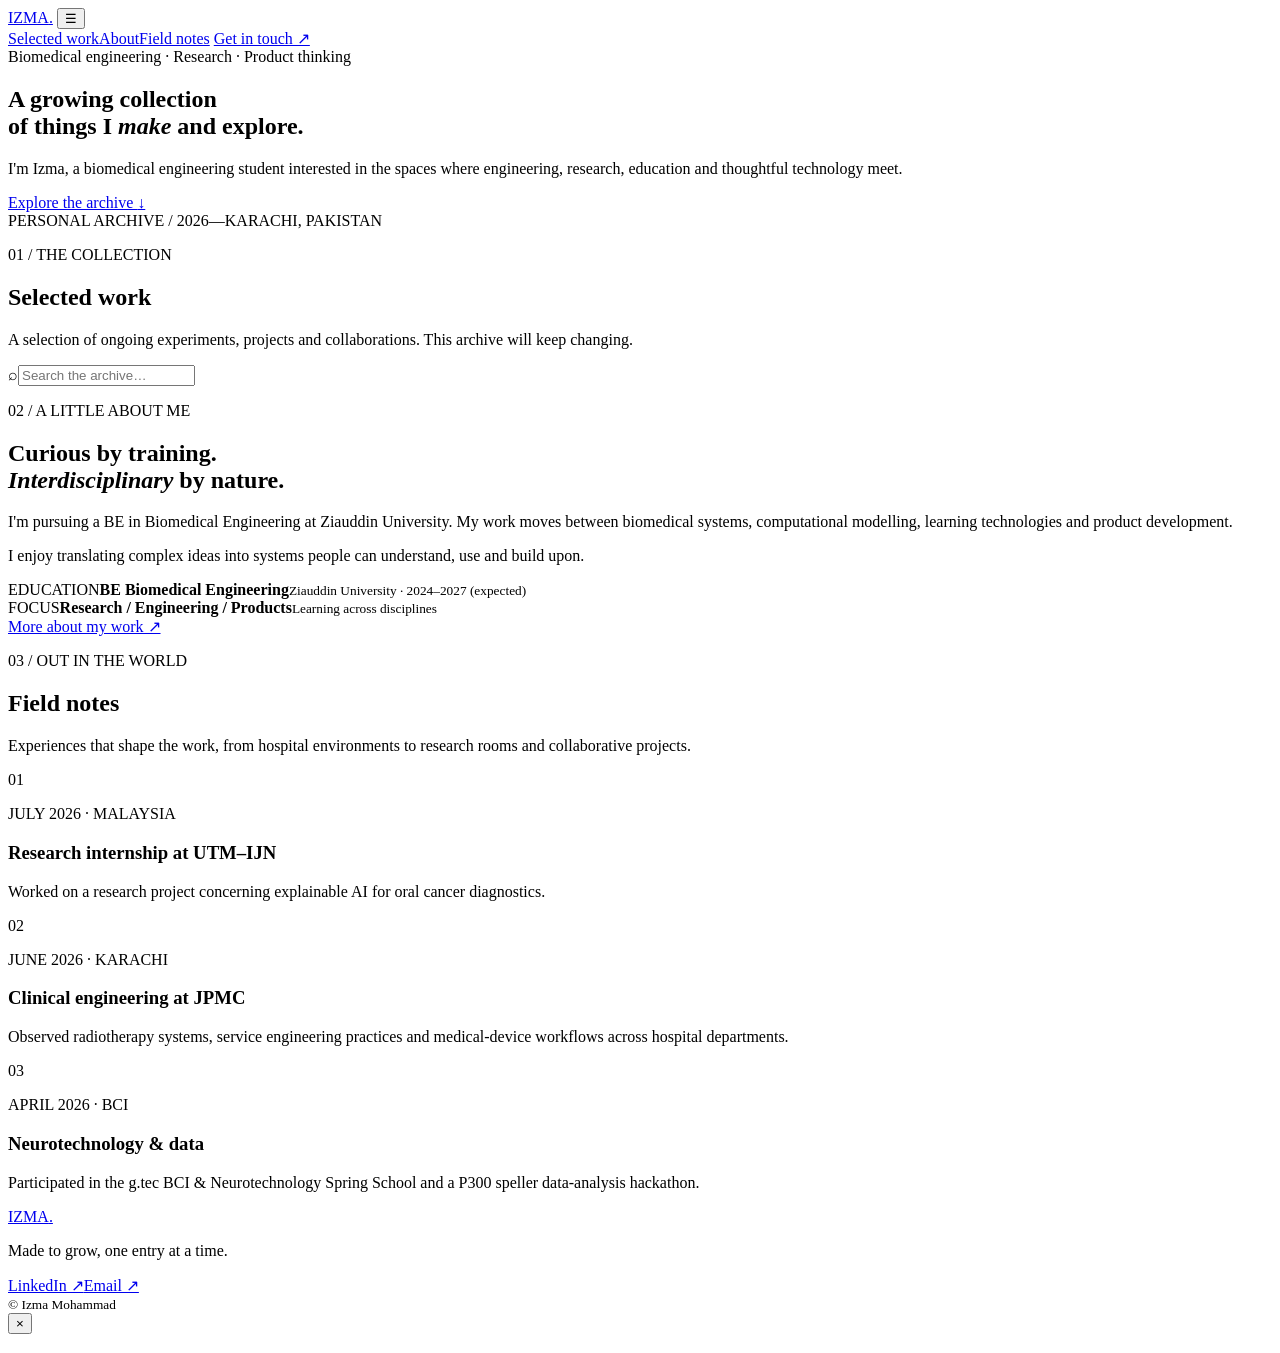
==== index.html @ ea114c12 "Add files via upload" ====
<!DOCTYPE html>
<html lang="en">
<head>
  <meta charset="UTF-8"><meta name="viewport" content="width=device-width, initial-scale=1">
  <meta name="description" content="Izma Mohammad's personal archive of engineering, research, ventures and creative work.">
  <title>Izma Mohammad — Personal Archive</title>
  <link rel="icon" href="assets/icons/favicon.svg" type="image/svg+xml">
  <link rel="stylesheet" href="css/style.css">
  <link rel="stylesheet" href="css/responsive.css">
</head>
<body>
<header class="site-header">
  <a class="wordmark" href="#home" aria-label="Izma Mohammad home">IZMA<span>.</span></a>
  <button class="menu-toggle" id="menuToggle" aria-label="Toggle navigation" aria-expanded="false">☰</button>
  <nav id="mainNav" aria-label="Main navigation">
    <a href="#work">Selected work</a><a href="#about">About</a><a href="#notes">Field notes</a>
    <a class="nav-contact" href="mailto:izmamohammad05@gmail.com">Get in touch ↗</a>
  </nav>
</header>
<main id="home">
  <section class="hero wrap">
    <div class="eyebrow"><span class="dot"></span> Biomedical engineering · Research · Product thinking</div>
    <h1>A growing collection<br>of things I <em>make</em> and explore.</h1>
    <div class="hero-bottom">
      <p class="intro">I'm Izma, a biomedical engineering student interested in the spaces where engineering, research, education and thoughtful technology meet.</p>
      <a class="text-link" href="#work">Explore the archive <span>↓</span></a>
    </div>
    <div class="hero-rule"><span>PERSONAL ARCHIVE / 2026—</span><span>KARACHI, PAKISTAN</span></div>
  </section>

  <section class="section wrap" id="work">
    <div class="section-heading"><div><p class="eyebrow">01 / THE COLLECTION</p><h2>Selected work</h2></div><p class="section-note">A selection of ongoing experiments, projects and collaborations. This archive will keep changing.</p></div>
    <div class="toolbar">
      <label class="search-box"><span aria-hidden="true">⌕</span><input id="searchInput" type="search" placeholder="Search the archive…" aria-label="Search projects"></label>
      <div class="filters" id="filters" aria-label="Filter projects"></div>
    </div>
    <div class="editorial-grid" id="projectGrid" aria-live="polite"></div>
    <p class="empty-state" id="emptyState" hidden>No entries match that search. Try another term.</p>
  </section>

  <section class="about-band" id="about"><div class="wrap about-layout">
    <div><p class="eyebrow">02 / A LITTLE ABOUT ME</p><h2>Curious by training.<br><em>Interdisciplinary</em> by nature.</h2></div>
    <div class="about-copy"><p>I'm pursuing a BE in Biomedical Engineering at Ziauddin University. My work moves between biomedical systems, computational modelling, learning technologies and product development.</p>
      <p>I enjoy translating complex ideas into systems people can understand, use and build upon.</p>
      <div class="facts"><div><span>EDUCATION</span><strong>BE Biomedical Engineering</strong><small>Ziauddin University · 2024–2027 (expected)</small></div><div><span>FOCUS</span><strong>Research / Engineering / Products</strong><small>Learning across disciplines</small></div></div>
      <a class="text-link" href="about.html">More about my work ↗</a>
    </div>
  </div></section>

  <section class="section wrap notes-section" id="notes">
    <div class="section-heading"><div><p class="eyebrow">03 / OUT IN THE WORLD</p><h2>Field notes</h2></div><p class="section-note">Experiences that shape the work, from hospital environments to research rooms and collaborative projects.</p></div>
    <div class="notes-grid">
      <article class="note-card"><span class="note-number">01</span><div><p class="eyebrow">JULY 2026 · MALAYSIA</p><h3>Research internship at UTM–IJN</h3><p>Worked on a research project concerning explainable AI for oral cancer diagnostics.</p></div></article>
      <article class="note-card"><span class="note-number">02</span><div><p class="eyebrow">JUNE 2026 · KARACHI</p><h3>Clinical engineering at JPMC</h3><p>Observed radiotherapy systems, service engineering practices and medical-device workflows across hospital departments.</p></div></article>
      <article class="note-card"><span class="note-number">03</span><div><p class="eyebrow">APRIL 2026 · BCI</p><h3>Neurotechnology & data</h3><p>Participated in the g.tec BCI & Neurotechnology Spring School and a P300 speller data-analysis hackathon.</p></div></article>
    </div>
  </section>
</main>
<footer class="site-footer wrap"><a class="wordmark" href="#home">IZMA<span>.</span></a><p>Made to grow, one entry at a time.</p><div><a href="https://www.linkedin.com/in/izma-mohammad/" target="_blank" rel="noreferrer">LinkedIn ↗</a><a href="mailto:izmamohammad05@gmail.com">Email ↗</a></div><small>© <span id="year"></span> Izma Mohammad</small></footer>
<div class="modal" id="projectModal" aria-hidden="true" role="dialog" aria-modal="true" aria-labelledby="modalTitle"><div class="modal-backdrop" data-close></div><article class="modal-panel"><button class="modal-close" data-close aria-label="Close details">×</button><p class="eyebrow" id="modalMeta"></p><h2 id="modalTitle"></h2><p id="modalDescription"></p><div id="modalTags" class="tag-list"></div><a id="modalLink" class="text-link" hidden target="_blank" rel="noreferrer">Visit project ↗</a></article></div>
<script src="js/gallery.js"></script><script src="js/main.js"></script>
</body></html>
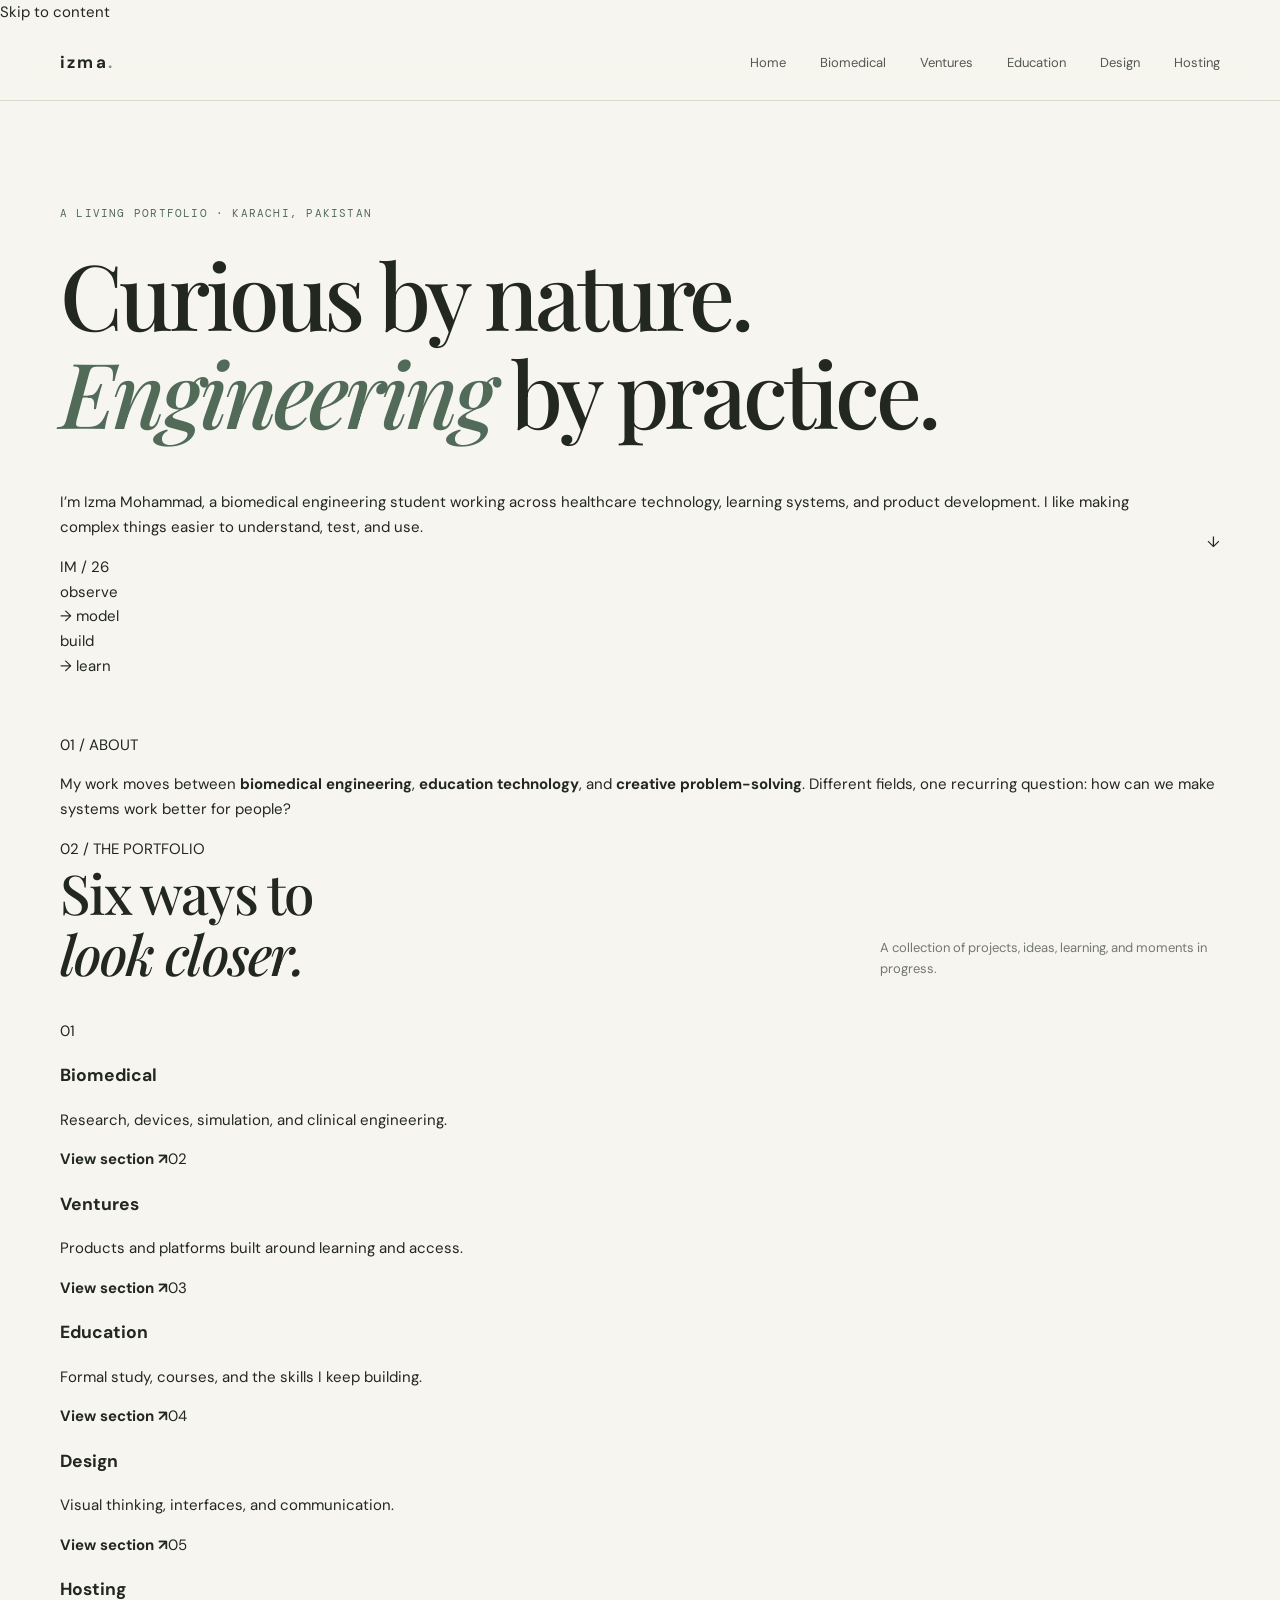
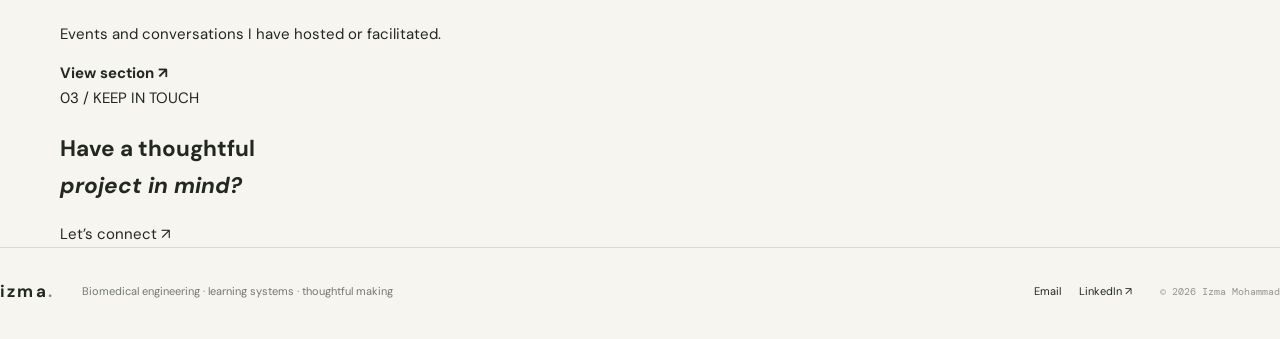
==== commit 49cd344e: "Add files via upload" ====
--- a/index.html
+++ b/index.html
@@ -1,62 +1,7 @@
-<!DOCTYPE html>
-<html lang="en">
-<head>
-  <meta charset="UTF-8"><meta name="viewport" content="width=device-width, initial-scale=1">
-  <meta name="description" content="Izma Mohammad's personal archive of engineering, research, ventures and creative work.">
-  <title>Izma Mohammad — Personal Archive</title>
-  <link rel="icon" href="assets/icons/favicon.svg" type="image/svg+xml">
-  <link rel="stylesheet" href="css/style.css">
-  <link rel="stylesheet" href="css/responsive.css">
-</head>
-<body>
-<header class="site-header">
-  <a class="wordmark" href="#home" aria-label="Izma Mohammad home">IZMA<span>.</span></a>
-  <button class="menu-toggle" id="menuToggle" aria-label="Toggle navigation" aria-expanded="false">☰</button>
-  <nav id="mainNav" aria-label="Main navigation">
-    <a href="#work">Selected work</a><a href="#about">About</a><a href="#notes">Field notes</a>
-    <a class="nav-contact" href="mailto:izmamohammad05@gmail.com">Get in touch ↗</a>
-  </nav>
-</header>
-<main id="home">
-  <section class="hero wrap">
-    <div class="eyebrow"><span class="dot"></span> Biomedical engineering · Research · Product thinking</div>
-    <h1>A growing collection<br>of things I <em>make</em> and explore.</h1>
-    <div class="hero-bottom">
-      <p class="intro">I'm Izma, a biomedical engineering student interested in the spaces where engineering, research, education and thoughtful technology meet.</p>
-      <a class="text-link" href="#work">Explore the archive <span>↓</span></a>
-    </div>
-    <div class="hero-rule"><span>PERSONAL ARCHIVE / 2026—</span><span>KARACHI, PAKISTAN</span></div>
-  </section>
-
-  <section class="section wrap" id="work">
-    <div class="section-heading"><div><p class="eyebrow">01 / THE COLLECTION</p><h2>Selected work</h2></div><p class="section-note">A selection of ongoing experiments, projects and collaborations. This archive will keep changing.</p></div>
-    <div class="toolbar">
-      <label class="search-box"><span aria-hidden="true">⌕</span><input id="searchInput" type="search" placeholder="Search the archive…" aria-label="Search projects"></label>
-      <div class="filters" id="filters" aria-label="Filter projects"></div>
-    </div>
-    <div class="editorial-grid" id="projectGrid" aria-live="polite"></div>
-    <p class="empty-state" id="emptyState" hidden>No entries match that search. Try another term.</p>
-  </section>
-
-  <section class="about-band" id="about"><div class="wrap about-layout">
-    <div><p class="eyebrow">02 / A LITTLE ABOUT ME</p><h2>Curious by training.<br><em>Interdisciplinary</em> by nature.</h2></div>
-    <div class="about-copy"><p>I'm pursuing a BE in Biomedical Engineering at Ziauddin University. My work moves between biomedical systems, computational modelling, learning technologies and product development.</p>
-      <p>I enjoy translating complex ideas into systems people can understand, use and build upon.</p>
-      <div class="facts"><div><span>EDUCATION</span><strong>BE Biomedical Engineering</strong><small>Ziauddin University · 2024–2027 (expected)</small></div><div><span>FOCUS</span><strong>Research / Engineering / Products</strong><small>Learning across disciplines</small></div></div>
-      <a class="text-link" href="about.html">More about my work ↗</a>
-    </div>
-  </div></section>
-
-  <section class="section wrap notes-section" id="notes">
-    <div class="section-heading"><div><p class="eyebrow">03 / OUT IN THE WORLD</p><h2>Field notes</h2></div><p class="section-note">Experiences that shape the work, from hospital environments to research rooms and collaborative projects.</p></div>
-    <div class="notes-grid">
-      <article class="note-card"><span class="note-number">01</span><div><p class="eyebrow">JULY 2026 · MALAYSIA</p><h3>Research internship at UTM–IJN</h3><p>Worked on a research project concerning explainable AI for oral cancer diagnostics.</p></div></article>
-      <article class="note-card"><span class="note-number">02</span><div><p class="eyebrow">JUNE 2026 · KARACHI</p><h3>Clinical engineering at JPMC</h3><p>Observed radiotherapy systems, service engineering practices and medical-device workflows across hospital departments.</p></div></article>
-      <article class="note-card"><span class="note-number">03</span><div><p class="eyebrow">APRIL 2026 · BCI</p><h3>Neurotechnology & data</h3><p>Participated in the g.tec BCI & Neurotechnology Spring School and a P300 speller data-analysis hackathon.</p></div></article>
-    </div>
-  </section>
-</main>
-<footer class="site-footer wrap"><a class="wordmark" href="#home">IZMA<span>.</span></a><p>Made to grow, one entry at a time.</p><div><a href="https://www.linkedin.com/in/izma-mohammad/" target="_blank" rel="noreferrer">LinkedIn ↗</a><a href="mailto:izmamohammad05@gmail.com">Email ↗</a></div><small>© <span id="year"></span> Izma Mohammad</small></footer>
-<div class="modal" id="projectModal" aria-hidden="true" role="dialog" aria-modal="true" aria-labelledby="modalTitle"><div class="modal-backdrop" data-close></div><article class="modal-panel"><button class="modal-close" data-close aria-label="Close details">×</button><p class="eyebrow" id="modalMeta"></p><h2 id="modalTitle"></h2><p id="modalDescription"></p><div id="modalTags" class="tag-list"></div><a id="modalLink" class="text-link" hidden target="_blank" rel="noreferrer">Visit project ↗</a></article></div>
-<script src="js/gallery.js"></script><script src="js/main.js"></script>
-</body></html>+<!doctype html>
+<html lang="en"><head><meta charset="utf-8"><meta name="viewport" content="width=device-width, initial-scale=1"><meta name="description" content="Izma Mohammad — Biomedical Engineering, ventures, education, design and hosting."><meta name="theme-color" content="#f6f5ef"><title>Home · Izma Mohammad</title><link rel="stylesheet" href="css/style.css"><link rel="icon" href="assets/favicon.svg" type="image/svg+xml"></head>
+<body><a class="skip-link" href="#main">Skip to content</a><header class="site-header"><a class="wordmark" href="index.html" aria-label="Izma Mohammad home">izma<span>.</span></a><button class="menu-toggle" aria-expanded="false" aria-controls="site-nav">Menu <span>＋</span></button><nav id="site-nav" class="site-nav" aria-label="Main navigation"><a href="index.html" aria-current="page">Home</a><a href="biomedical.html">Biomedical</a><a href="ventures.html">Ventures</a><a href="education.html">Education</a><a href="design.html">Design</a><a href="hosting.html">Hosting</a></nav></header>
+<main id="main"><section class="hero wrap"><div class="eyebrow"><span class="eyebrow-line"></span> A living portfolio <span>·</span> Karachi, Pakistan</div><h1>Curious by nature.<br><em>Engineering</em> by practice.</h1><div class="hero-bottom"><p class="hero-intro">I’m Izma Mohammad, a biomedical engineering student working across healthcare technology, learning systems, and product development. I like making complex things easier to understand, test, and use.</p><a class="round-link" href="biomedical.html" aria-label="Explore my work">↓</a></div><div class="hero-art" aria-label="Abstract editorial illustration"><div class="art-ring ring-one"></div><div class="art-ring ring-two"></div><div class="art-core">IM<span> / 26</span></div><div class="art-note note-a">observe<br>→ model</div><div class="art-note note-b">build<br>→ learn</div></div></section>
+<section class="intro-strip"><div class="wrap strip-grid"><span class="section-index">01 / ABOUT</span><p>My work moves between <strong>biomedical engineering</strong>, <strong>education technology</strong>, and <strong>creative problem-solving</strong>. Different fields, one recurring question: how can we make systems work better for people?</p></div></section>
+<section class="wrap section-block"><div class="section-heading"><div><span class="section-index">02 / THE PORTFOLIO</span><h2>Six ways to<br><em>look closer.</em></h2></div><p class="section-note">A collection of projects, ideas, learning, and moments in progress.</p></div><div class="category-grid"><a class="category-tile tile-sage" href="biomedical.html"><span>01</span><h3>Biomedical</h3><p>Research, devices, simulation, and clinical engineering.</p><b>View section ↗</b></a><a class="category-tile tile-sand" href="ventures.html"><span>02</span><h3>Ventures</h3><p>Products and platforms built around learning and access.</p><b>View section ↗</b></a><a class="category-tile tile-lilac" href="education.html"><span>03</span><h3>Education</h3><p>Formal study, courses, and the skills I keep building.</p><b>View section ↗</b></a><a class="category-tile tile-ink" href="design.html"><span>04</span><h3>Design</h3><p>Visual thinking, interfaces, and communication.</p><b>View section ↗</b></a><a class="category-tile tile-peach" href="hosting.html"><span>05</span><h3>Hosting</h3><p>Events and conversations I have hosted or facilitated.</p><b>View section ↗</b></a></div></section>
+<section class="closing-band"><div class="wrap closing-inner"><span class="section-index">03 / KEEP IN TOUCH</span><h2>Have a thoughtful<br><em>project in mind?</em></h2><a class="button-link" href="mailto:izmamohammad05@gmail.com">Let’s connect <span>↗</span></a></div></section></main><footer class="site-footer"><a class="wordmark" href="index.html">izma<span>.</span></a><p>Biomedical engineering · learning systems · thoughtful making</p><div class="footer-links"><a href="mailto:izmamohammad05@gmail.com">Email</a><a href="https://www.linkedin.com/in/izma-mohammad/" target="_blank" rel="noreferrer">LinkedIn ↗</a></div><small>© <span id="year">2026</span> Izma Mohammad</small></footer><script src="js/main.js" defer></script></body></html>
--- a/css/style.css
+++ b/css/style.css
@@ -0,0 +1,9 @@
+@import url('https://fonts.googleapis.com/css2?family=DM+Mono:wght@400;500&family=DM+Sans:wght@400;500;600;700&family=Playfair+Display:ital,wght@0,500;0,600;1,500;1,600&display=swap');
+:root{--paper:#f6f5ef;--ink:#222720;--muted:#73796e;--line:#d9dbd1;--sage:#dce5d7;--green:#526b59;--white:#fffefa;--serif:'Playfair Display',Georgia,serif;--sans:'DM Sans',Arial,sans-serif;--mono:'DM Mono',monospace}
+*{box-sizing:border-box}html{scroll-behavior:smooth;scroll-padding-top:90px}body{margin:0;background:var(--paper);color:var(--ink);font-family:var(--sans);font-size:15px;line-height:1.65}a{color:inherit;text-decoration:none}.wrap{width:min(1160px,calc(100% - 64px));margin-inline:auto}.site-header{height:76px;padding:0 max(32px,calc((100vw - 1160px)/2));display:flex;align-items:center;justify-content:space-between;border-bottom:1px solid var(--line);background:rgba(246,245,239,.94);position:sticky;top:0;z-index:10;backdrop-filter:blur(12px)}.wordmark{font-weight:700;letter-spacing:.13em;font-size:17px}.wordmark span{color:#81977d}.site-header nav{display:flex;align-items:center;gap:34px;font-size:13px}.site-header nav a{color:#53594f}.site-header nav a:hover,.site-footer a:hover{color:var(--green)}.nav-contact{border:1px solid #aeb8a8;padding:9px 14px;border-radius:2px}.menu-toggle{display:none;background:none;border:0;font-size:23px;color:var(--ink)}
+.hero{padding:105px 0 54px}.eyebrow{font:11px var(--mono);letter-spacing:.11em;color:var(--green);text-transform:uppercase;margin:0 0 18px}.dot{display:inline-block;width:7px;height:7px;background:#849b7c;border-radius:50%;margin-right:9px}.hero h1,.subpage h1{font:500 clamp(48px,7.5vw,91px)/1.08 var(--serif);letter-spacing:-.045em;margin:25px 0 34px}.hero h1 em,.about-band h2 em{color:var(--green);font-weight:500}.hero-bottom{display:flex;justify-content:space-between;align-items:end;gap:40px}.intro{font-size:17px;line-height:1.7;max-width:540px;color:#555d52;margin:0}.text-link{display:inline-flex;gap:18px;align-items:center;border-bottom:1px solid #87947f;padding:0 0 7px;font-size:13px;font-weight:600;white-space:nowrap}.text-link span{font-size:18px}.hero-rule{border-top:1px solid var(--line);margin-top:80px;padding-top:13px;display:flex;justify-content:space-between;color:#8a8e82;font:10px var(--mono);letter-spacing:.1em}
+.section{padding:78px 0 95px}.section-heading{display:flex;justify-content:space-between;align-items:end;gap:30px;margin-bottom:34px}.section-heading h2,.about-band h2{font:500 clamp(36px,5vw,55px)/1.12 var(--serif);letter-spacing:-.035em;margin:0}.section-note{max-width:340px;color:var(--muted);font-size:13px;margin:0 0 5px}.toolbar{display:flex;justify-content:space-between;gap:20px;align-items:center;border-top:1px solid var(--line);border-bottom:1px solid var(--line);padding:13px 0;margin-bottom:28px}.search-box{display:flex;gap:10px;align-items:center;color:var(--muted);font-size:20px}.search-box input{background:transparent;border:0;outline:0;font:13px var(--sans);width:190px;color:var(--ink)}.filters{display:flex;gap:7px;flex-wrap:wrap}.filter-btn{border:1px solid transparent;background:transparent;padding:7px 11px;font:11px var(--mono);color:#70776b;cursor:pointer;border-radius:2px}.filter-btn.active,.filter-btn:hover{border-color:#b7c2b1;background:#e9eee5;color:#354b39}
+.editorial-grid{display:grid;grid-template-columns:repeat(12,1fr);gap:30px 22px}.project-card{grid-column:span 4;min-width:0;cursor:pointer}.project-card:nth-child(5n+1),.project-card:nth-child(5n+4){grid-column:span 6}.project-card:nth-child(5n+1) .artwork,.project-card:nth-child(5n+4) .artwork{aspect-ratio:1.7}.artwork{aspect-ratio:1.35;position:relative;overflow:hidden;display:flex;align-items:center;justify-content:center;background:var(--sage);transition:transform .35s}.project-card:hover .artwork{transform:translateY(-4px)}.artwork:before,.artwork:after{content:"";position:absolute;border:1px solid rgba(54,77,57,.25);border-radius:50%;width:65%;aspect-ratio:1}.artwork:after{width:42%;transform:rotate(35deg);border-style:dashed}.artwork .art-mark{font:italic clamp(48px,8vw,95px) var(--serif);color:#516b57;position:relative;z-index:1}.artwork .art-index{position:absolute;left:15px;top:13px;font:10px var(--mono);color:#687d68;letter-spacing:.1em}.artwork .art-label{position:absolute;right:14px;bottom:12px;font:9px var(--mono);color:#687d68;letter-spacing:.1em}.tone-2{background:#e8e1d5}.tone-2 .art-mark{color:#8b7156}.tone-3{background:#dfe4e8}.tone-3 .art-mark{color:#596e80}.tone-4{background:#e9e4e8}.tone-4 .art-mark{color:#826b80}.tone-5{background:#e5e8d9}.tone-5 .art-mark{color:#68774e}.card-meta{display:flex;justify-content:space-between;gap:12px;margin-top:14px;font:10px var(--mono);letter-spacing:.08em;color:#788071;text-transform:uppercase}.card-title{font:500 25px/1.2 var(--serif);margin:8px 0 7px;letter-spacing:-.02em}.card-description{font-size:12px;line-height:1.6;color:#6b7168;margin:0;max-width:490px}.tag-list{display:flex;gap:6px;flex-wrap:wrap;margin-top:12px}.tag{font:9px var(--mono);color:#65725f;border:1px solid #d2d8cc;padding:4px 7px;text-transform:uppercase;letter-spacing:.04em}.empty-state{padding:40px;text-align:center;color:var(--muted)}
+.about-band{background:#e8ece3;padding:83px 0}.about-layout{display:grid;grid-template-columns:1fr 1fr;gap:10%}.about-band h2{font-size:clamp(37px,5vw,58px)}.about-copy{padding-top:24px;color:#596156;font-size:14px}.about-copy>p{max-width:500px}.facts{display:grid;grid-template-columns:1fr 1fr;gap:20px;border-top:1px solid #cbd3c6;border-bottom:1px solid #cbd3c6;padding:20px 0;margin:30px 0}.facts div{display:flex;flex-direction:column;gap:5px}.facts span{font:10px var(--mono);color:#7c8877;letter-spacing:.1em}.facts strong{font-size:12px;color:#39453a}.facts small{font-size:11px;color:#747d70}.notes-section{padding-bottom:105px}.notes-grid{display:grid;grid-template-columns:repeat(3,1fr);border-top:1px solid var(--line)}.note-card{display:flex;gap:18px;padding:24px 22px 10px 0;border-right:1px solid var(--line)}.note-card+ .note-card{padding-left:22px}.note-card:last-child{border:0}.note-number{font:12px var(--mono);color:#9aa18f}.note-card .eyebrow{font-size:9px;margin-bottom:10px}.note-card h3{font:500 23px/1.2 var(--serif);margin:0 0 10px}.note-card p:last-child{font-size:12px;color:#73796e;margin:0}
+.site-footer{border-top:1px solid var(--line);padding-top:23px;padding-bottom:28px;display:flex;align-items:center;gap:28px}.site-footer p{font-size:11px;color:var(--muted);margin-right:auto}.site-footer div{display:flex;gap:18px;font-size:11px}.site-footer small{font:10px var(--mono);color:#92978c}
+.modal{display:none;position:fixed;inset:0;z-index:30;align-items:center;justify-content:center;padding:20px}.modal.open{display:flex}.modal-backdrop{position:absolute;inset:0;background:rgba(25,31,25,.55)}.modal-panel{position:relative;background:var(--paper);width:min(560px,100%);padding:44px;z-index:1;box-shadow:0 20px 80px #0002}.modal-panel h2{font:500 38px/1.1 var(--serif);margin:0 0 16px}.modal-panel>p:not(.eyebrow){color:#62695f;font-size:14px}.modal-close{position:absolute;right:17px;top:10px;border:0;background:none;font-size:30px;cursor:pointer}.subpage{padding-top:85px;padding-bottom:100px}.subpage h1{font-size:clamp(48px,7vw,78px);margin-bottom:18px}.sublead{font:24px/1.45 var(--serif);color:#687565;max-width:760px;margin:0 0 65px}.prose{max-width:720px;margin-left:20%}.prose h2{font:500 30px var(--serif);margin:38px 0 10px}.prose p,.prose li{font-size:14px;color:#5d655b}.prose li{margin:12px 0}.small-note{font-size:11px!important;color:#8a9085!important;border-left:2px solid #a8b6a1;padding-left:14px;margin:35px 0}
